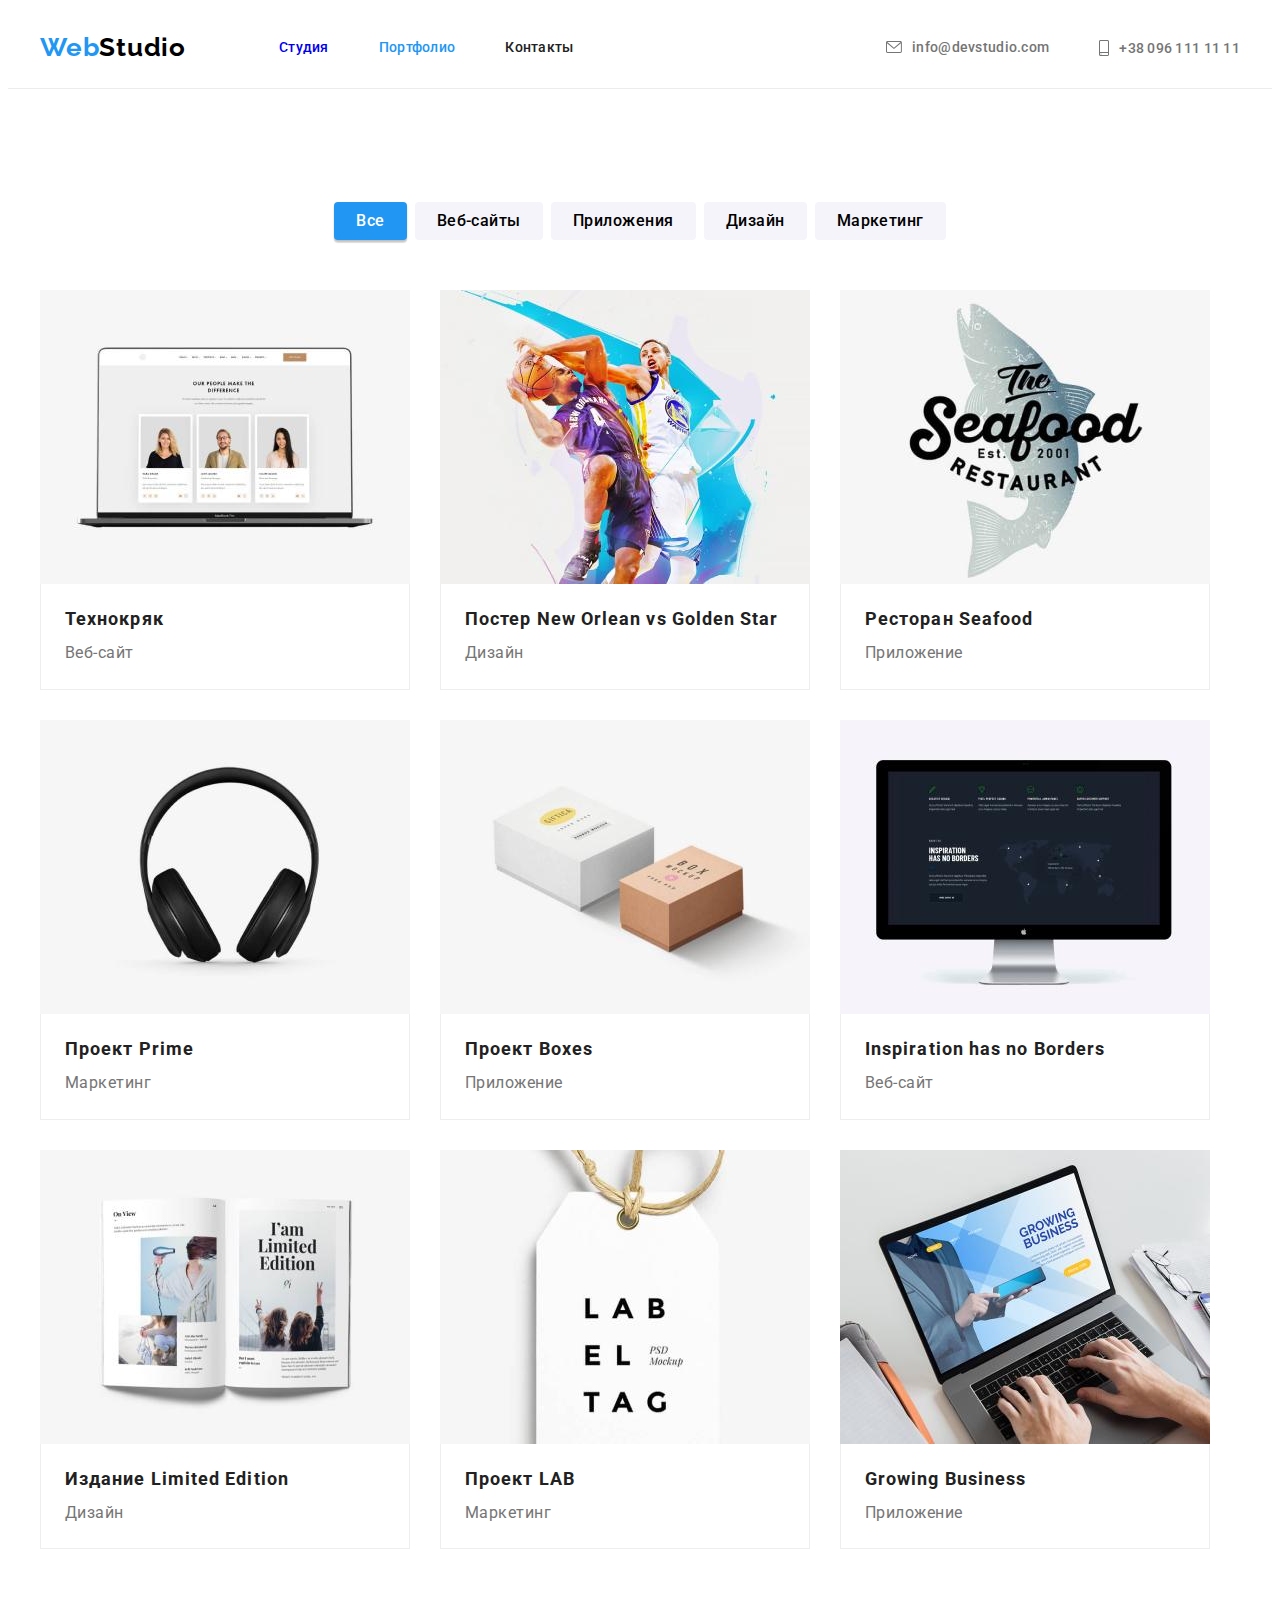
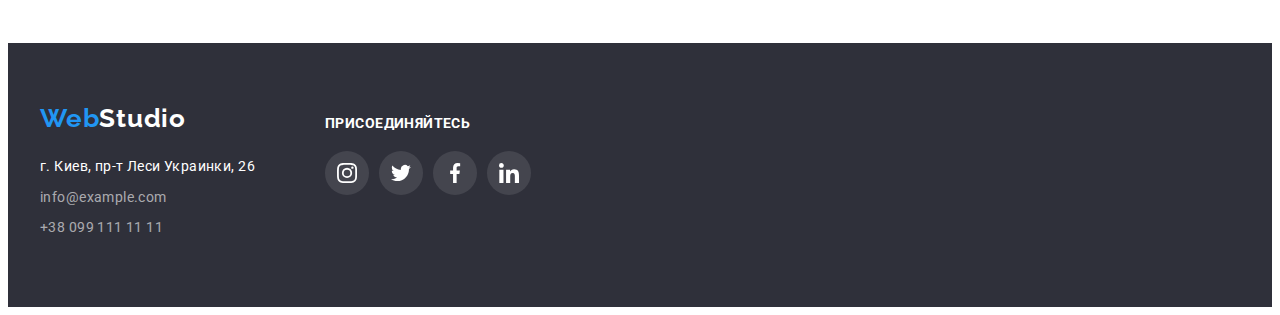
==== portfolio.html @ e1778ab8 "init" ====
<!DOCTYPE html>
<html lang="ru">
<head>
    <meta charset="UTF-8">
    <meta http-equiv="X-UA-Compatible" content="IE=edge">
    <meta name="viewport" content="width=device-width, initial-scale=1.0">
    <link rel="stylesheet" href="https://cdnjs.cloudflare.com/ajax/libs/modern-normalize/1.1.0/modern-normalize.min.css"
        integrity="sha512-wpPYUAdjBVSE4KJnH1VR1HeZfpl1ub8YT/NKx4PuQ5NmX2tKuGu6U/JRp5y+Y8XG2tV+wKQpNHVUX03MfMFn9Q=="
        crossorigin="anonymous" referrerpolicy="no-referrer">
    <link rel="preconnect" href="https://fonts.googleapis.com">
    <link rel="preconnect" href="https://fonts.gstatic.com" crossorigin>
    <link
        href="https://fonts.googleapis.com/css2?family=Raleway:wght@700&family=Roboto:wght@400;500;700;900&display=swap"
        rel="stylesheet">
    <link rel="stylesheet" href="./css/styles.css">
    <title>Portfolio</title>
</head>
<body>
    <header class="header">
        <div class="container">
          <nav class="main-navi">
            <a href="./index.html" class="web-header" lang="en"
              >Web<span class="studio-black">Studio</span></a
            >
            <ul class="navi-list">
              <li class="navigation">
                <a class="item-nav" href="./index.html">Студия</a>
              </li>
              <li class="navigation">
                <a class="item-nav current" href="./portfolio.html">Портфолио</a>
              </li>
              <li class="navigation"><a class="item-nav" href="">Контакты</a></li>
            </ul>
          </nav>
          <ul class="navi-bar">
            <li class="contact">
              <a class="link-contact" href="mailto:info@devstudio.com">
                <svg class="icon-latter" width="16" height="12">
                  <use href="./images/sprite.svg#icon-letter"></use>
                </svg>
                info@devstudio.com</a>
            </li>
            <li class="contact">
              <a class="link-contact" href="tel:+380961111111">
                <svg class="icon-smartphone" width="10px" height="16px">
                  <use href="./images/sprite.svg#icon-smartphone"></use>
                </svg>
                +38 096 111 11 11</a>
            </li>
          </ul>
        </div>
      </header>
<main>
    <section class="projects">
        <h1 class="visually-hidden"></h1>
        <div class="container">
        <ul class="project-buttons">
            <li class="button"><button class="filter-button-all" type="button">Все</button></li>
            <li class="button"><button class="filter-button" type="button">Веб-сайты</button></li>
            <li class="button"><button class="filter-button" type="button">Приложения</button></li>
            <li class="button"><button class="filter-button" type="button">Дизайн</button></li>
            <li class="button"><button class="filter-button" type="button">Маркетинг</button></li>
        </ul>
        <ul class="project-list">
            <li class="project-all">
                <a href="">
                    <img src="./images/notebook.jpg"
                    width="370" 
                    alt="Технокряк">
                    <div class="container-item">
                    <h3 class="project-name">Технокряк</h3>
                    <p class="project-type">Веб-сайт</p>
                    </div>
                </a>
            </li>
            <li class="project-all">
                <a href="">
                    <img src="./images/bascet.jpg"
                    width="370"
                    alt="Постер New Orlean vs Golden Star">
                    <div class="container-item">
                    <h3 class="project-name">Постер New Orlean vs Golden Star</h3>
                    <p class="project-type">Дизайн</p>
                   </div>
                </a>
            </li>
            <li class="project-all">
                <a href="">
                    <img src="./images/seafood.jpg"
                    width="370"
                    alt="Ресторан Seafood">
                    <div class="container-item">
                    <h3 class="project-name">Ресторан Seafood</h3>
                    <p class="project-type">Приложение</p>
                    </div>
                </a>
            </li>
            <li class="project-all">
                <a href="">
                    <img src="./images/headphones.jpg"
                    width="370"
                    alt="Проект Prime">
                    <div class="container-item">
                    <h3 class="project-name">Проект Prime</h3>
                    <p class="project-type">Маркетинг</p>
                    </div>
                </a>
            </li>
            <li class="project-all">
                <a href="">
                    <img src="./images/boxes.jpg"
                    width="370"
                    alt="Проект Boxes">
                    <div class="container-item">
                    <h3 class="project-name">Проект Boxes</h3>
                    <p class="project-type">Приложение</p>
                    </div>
                </a>
            </li>
            <li class="project-all">
                <a href="">
                    <img src="./images/monitor.jpg"
                    width="370"
                    alt="Inspiration has no Borders">
                    <div class="container-item">
                    <h3 class="project-name">Inspiration has no Borders</h3>
                    <p class="project-type">Веб-сайт</p>
                     </div>             
                </a>
            </li>
            <li class="project-all">
                <a href="">
                    <img src="./images/book.jpg"
                    width="370"
                    alt="Издание Limited Edition">
                    <div class="container-item">
                    <h3 class="project-name">Издание Limited Edition</h3>
                    <p class="project-type">Дизайн</p>
                    </div>
                </a>
            </li>
            <li class="project-all">
                <a href="">
                    <img src="./images/lab.jpg"
                    width="370"
                    alt="Проект LAB">
                    <div class="container-item">
                    <h3 class="project-name">Проект LAB</h3>
                    <p class="project-type">Маркетинг</p>
                    </div>
                </a>
            </li>
            <li class="project-all">
                <a href="">
                    <img src="./images/business.jpg"
                    width="370"
                    alt="Growing Business">
                    <div class="container-item">
                    <h3 class="project-name">Growing Business</h3>
                    <p class="project-type">Приложение</p>
                    </div>
                </a>
            </li>
        </ul>
    </div>
    </section>
</main>
<footer class="footer">
    <div class="container">
      <div class="container-div">
        <a href="./index.html" class="web-footer" lang="en">Web<span class="studio-white">Studio</span></a>
        <address>
          <ul class="footer-navi">
            <li class="adress-contact">г. Киев, пр-т Леси Украинки, 26
            </li>
            <li class="footer-contact">
              <a href="mailto:info@example.com">info@example.com</a>
            </li>
            <li class="footer-contact">
              <a href="tel:+380991111111">+38 099 111 11 11</a>
            </li>
          </ul>
        </address>
      </div>
      <div class="footer-subscription">
        <h2 class="footer-headline">Присоединяйтесь</h2>
        <ul class="footer-social-networks">
          <li class="social-icons">
            <a href="" class="footer-social-icons-link">
              <svg class="footer-social-icons-svg" width="20" height="20">
                <use href="./images/sprite.svg#icon-instagram"></use>
              </svg>
            </a>
          </li>

          <li class="social-icons">
            <a href="" class="footer-social-icons-link">
              <svg class="footer-social-icons-svg" width="20" height="20">
                <use href="./images/sprite.svg#icon-twitter"></use>
              </svg>
            </a>
          </li>

          <li class="social-icons">
            <a href="" class="footer-social-icons-link">
              <svg class="footer-social-icons-svg" width="20" height="20">
                <use href="./images/sprite.svg#icon-facebook"></use>
              </svg>
            </a>
          </li>

          <li class="social-icons">
            <a href="" class="footer-social-icons-link">
              <svg class="footer-social-icons-svg" width="20" height="20">
                <use href="./images/sprite.svg#icon-linkedin"></use>
              </svg>
            </a>
          </li>
        </ul>
      </div>
    </div>
  </footer>
</body>
</html>
---- css/styles.css ----
:root {
  --main-color: #212121;
  --secodary-color: #757575;
  --hover-color: #2196f3;
  --background-color: #ffffff;
}

body {
  font-family: Roboto, sans-serif;
  font-weight: 400;
  font-size: 14px;
  line-height: 1.5;
  background-color: var(--background-color);
  color: var(--secodary-color);
}

body a:visited {
  color: var(--main-color);
}

body a {
  text-decoration: none;
}

body button:hover,
body button:focus,
body button:active {
  background-color: var(--hover-color);
  color: var(--background-color);
  box-shadow: 0px 3px 1px rgba(0, 0, 0, 0.1), 
  0px 1px 2px rgba(0, 0, 0, 0.08),
  0px 2px 2px rgba(0, 0, 0, 0.12);
}

.header {
  border-bottom: 1px solid #ececec;
}

.navi-list a:hover,
.navi-list a:focus {
  color: var(--hover-color);
}

.main-navi .web-header {
  font-family: Raleway;
  font-weight: 700;
  font-size: 26px;
  line-height: 1.2;
  letter-spacing: 0.03em;
  color: var(--hover-color);

  padding-top: 24px;
  padding-bottom: 25px;

  margin: 0;
}

.footer .web-footer {
  font-family: Raleway;
  font-weight: 700;
  font-size: 26px;
  line-height: 1.2;
  letter-spacing: 0.03em;
  color: var(--hover-color);
}

.studio-black {
  font-family: Raleway;
  font-weight: 700;
  font-size: 26px;
  line-height: 1.2;
  letter-spacing: 0.03em;
  color: #000000;
}

.navi-bar a:hover,
.navi-bar a:focus {
  color: var(--hover-color);
}

.header .container {
  display: flex;
  align-items: center;
  width: 1200px;
  padding-left: 15px;
  padding-right: 15px;
  margin: 0 auto;
}

.main-navi {
  display: flex;
  align-items: center;
}

.navi-list {
  display: flex;
  font-size: 14px;
  line-height: 1.1;
  letter-spacing: 0.02em;
  font-weight: 500;
  color: var(--main-color);
  list-style: none;

  margin-left: 93px;
  padding-left: 0;
  margin-top: 0;
  margin-bottom: 0;
  padding-top: 32px;
  padding-bottom: 32px;

  align-items: center;
}

.navi-list.item-nav {
  display: block;
  padding-top: 32px;
  padding-bottom: 32px;
}

.navi-list .navigation:not(:last-child) {
  margin-right: 50px;
}

.item-nav.current {
  color: var(--hover-color);
}

.navi-bar a {
  text-decoration: none;
  font-family: Roboto;
  font-weight: 500;
  line-height: 1;
  letter-spacing: 0.02em;
  text-align: left;
  font-size: 14px;
  color: var(--secodary-color);
}

.navi-bar {
  display: flex;
  margin-left: auto;
  margin-top: 0;
  margin-bottom: 0;
  padding-left: 0;
  padding-top: 32px;
  padding-bottom: 32px;

  list-style: none;
}

.navi-bar .contact:not(:last-child) {
  margin-right: 50px;
}

.link-contact {
  display: flex;
  align-items: center;
}

.link-phone {
  display: flex;
  align-items: center;
}

.icon-latter {
  fill: currentColor;
  margin-right: 10px;
}

.icon-smartphone {
  fill: currentColor;
  margin-right: 10px;
}

.link-contact .icon-latter:hover,
.link-contact .icon-latter:focus {
  color: var(--hover-color);
}

.hero {
  background-color: #2f303a;

  padding-top: 200px;
  padding-bottom: 200px;
}

.hero .hero-name {
  font-family: Roboto;
  font-size: 44px;
  font-style: normal;
  line-height: 1.4;
  letter-spacing: 0.06em;
  text-align: center;
  font-weight: 900;
  text-transform: uppercase;
  color: #ffffff;

  margin: 0;
  margin-bottom: 30px;
}

.hero .hero-orderbutton {
  font-family: Roboto;
  font-weight: 700;
  font-style: normal;
  font-size: 16px;
  line-height: 1.6;
  background-color: var(--hover-color);
  color: #ffffff;

  border-radius: 4px;
  border-width: 2px;
  border-style: hidden;

  padding-left: 32px;
  padding-right: 32px;
  padding-top: 10px;
  padding-bottom: 10px;

  display: block;
  margin-left: auto;
  margin-right: auto;
  cursor: pointer;
}

/* скрытие заголовка
.visually-hidden {
  position: absolute;
  clip: rect(0 0 0 0);
  width: 1px;
  height: 1px;
  margin: 1px;
} */

.overlay {
  height: 600px;
  max-width: 1600px;
  margin-left: auto;
  margin-right: auto;

  background-image: linear-gradient(
      to right,
      rgba(47, 48, 58, 0.4),
      rgba(47, 48, 58, 0.4)
    ),
    url(../images/hero.jpg);
  background-size: cover;
  background-repeat: no-repeat;
  background-position: center;
}

.skills {
  padding-top: 94px;
  padding-bottom: 94px;
}

.skills .container {
  width: 1200px;
  padding-left: 15px;
  padding-right: 15px;
  margin: 0 auto;

  display: flex;
}

.skills-main {
  list-style: none;

  display: flex;

  margin: 0;
  padding: 0;
}

.skills-item {
  margin-right: 30px;
  width: 270px;
}

.skills-item:last-child {
  margin-right: 0;
}

.icon-pic {
  display: flex;
  flex-wrap: wrap;
  justify-content: center;
  align-items: center;
  width: 270px;
  height: 120px;
  background-color: #f5f4fa;
  border-radius: 4px;
  margin-bottom: 30px;
}

.skills-list {
  font-weight: 700;
  font-size: 14px;
  line-height: 1;
  text-transform: uppercase;
  color: var(--main-color);

  margin-top: 0;
  margin-bottom: 10px;
}

.skills-content {
  font-family: Roboto;
  font-size: 14px;
  font-style: normal;
  font-weight: 400;
  line-height: 24px;
  letter-spacing: 0.03em;
  text-align: left;

  margin: 0;
}

.works {
  padding-bottom: 94px;
}

.works .container {
  width: 1200px;
  padding-left: 15px;
  padding-right: 15px;
  margin: 0 auto;

  display: flex;
}

.works-list {
  list-style: none;
  display: flex;
  margin: 0;
  padding: 0;
}

.works-list .works-item {
  margin-left: 0;
  margin-right: 30px;
}

.works-item img {
  display: block;
  max-width: 100%;
  height: auto;
}

.works-item:last-child {
  margin-right: 0;
}

.works .our-works,
.team .our-team {
  font-size: 36px;
  font-weight: 700;
  line-height: 1.17;
  letter-spacing: 0.03em;
  text-align: center;
  color: var(--main-color);

  margin-top: 0;
  margin-bottom: 50px;
}

.team {
  background-color: #f5f4fa;

  padding-top: 94px;
  padding-bottom: 94px;
}

.team .container {
  width: 1200px;
  padding-left: 15px;
  padding-right: 15px;
  margin: 0 auto;

  display: flex;
}

.team-list {
  list-style: none;

  display: flex;
  padding: 0;
  margin: 0;
}

.team-list .team-item {
  margin-right: 30px;
  margin-left: 0;
  padding: 0;

  background-color: var(--background-color);
  box-shadow: 0px 1px 3px rgba(0, 0, 0, 0.12), 0px 1px 1px 
  rgba(0, 0, 0, 0.14), 0px 2px 1px
  rgba(0, 0, 0, 0.2)
}

.team-item:last-child {
  margin-right: 0;
}

.team-item .bio {
  padding-top: 30px;
  padding-bottom: 30px;
  padding-right: 32px;
  padding-left: 32px;
  align-items: center;
  text-align: center;
}

.team .bio-name {
  font-family: Roboto;
  font-weight: 500;
  font-size: 16px;
  line-height: 1.2;
  color: var(--main-color);

  margin-top: 0;
  margin-bottom: 10px;
}

.team .bio-post {
  font-family: Roboto;
  line-height: 1.2;
  letter-spacing: 0.03em;
  font-size: 16px;

  margin: 0;
}

/* social links НАША КОМАНДА */

.social-networks {
  list-style: none;
  display: flex;
  justify-content: center;
  align-items: center;

  padding: 0;
}

.social-icons:not(:last-child) {
  margin-right: 10px;
}

.social-icons-link {
  display: flex;
  justify-content: center;
  align-items: center;
  width: 44px;
  height: 44px;
  border-radius: 50%;
}

.social-icons-link {
  background-color: var(--background-color);
}

.social-icons-svg {
  fill: #afb1b8;
}

.social-icons-link:hover,
.social-icons-link:focus {
  background-color: var(--hover-color);
}

.social-icons-link:hover .social-icons-svg,
.social-icons-link:focus .social-icons-svg{
  fill: var(--background-color);
}


.projects {
  padding-top: 94px;
  padding-bottom: 94px;
}

.projects .container {
  width: 1200px;
  padding-left: 15px;
  padding-right: 15px;
  margin: 0 auto;
}

.project-buttons .button {
  margin-right: 8px;
}

.project-buttons .button:last-child {
  margin-right: 0;
}

.filter-button,
.filter-button-all {
  font-family: Roboto;
  font-size: 16px;
  font-style: normal;
  font-weight: 500;
  line-height: 1.6;
  letter-spacing: 0.03em;
  text-align: center;

  padding-top: 6px;
  padding-bottom: 6px;
  padding-left: 22px;
  padding-right: 22px;

  border-radius: 4px;
  border-width: 2px;
  border-style: hidden;
  border-color: #f5f4fa;
  background-color: rgba(245, 244, 250, 1);
  cursor: pointer;
}

.project-name {
  font-family: Roboto;
  font-weight: 700;
  font-size: 18px;
  line-height: 1.7;
  letter-spacing: 0.06em;
  color: var(--main-color);

  margin: 0;
  margin-bottom: 4px;
  padding: 0;
}

.project-type {
  font-size: 16px;
  font-style: normal;
  font-weight: 400;
  line-height: 1.9;
  letter-spacing: 0.03em;
  text-align: left;
  font-family: Roboto;
  color: var(--secodary-color);

  margin: 0;
  padding: 0;
}

.projects .project-buttons {
  list-style: none;
  font-weight: 500;
  font-size: 16px;
  line-height: 1.63;
  letter-spacing: 00.03em;
  color: var(--background-color);

  display: flex;
  justify-content: center;
  align-items: center;
  padding: 0;
  margin: 0;
  margin-bottom: 50px;
}

.project-buttons .filter-button-all {
  color: var(--background-color);
  background-color: var(--hover-color);
  box-shadow: 0px 3px 1px rgba(0, 0, 0, 0.1),
   0px 1px 2px rgba(0, 0, 0, 0.08), 
   0px 2px 2px rgba(0, 0, 0, 0.12);
}



.project-list {
  list-style: none;

  display: flex;
  flex-wrap: wrap;

  margin: 0;
  padding: 0;
}

.project-list .project-all {
  background-color: var(--background-color);

  margin-right: 30px;
  margin-bottom: 30px;

  width: 370px;

  /* border: 1px solid #eeeeee; */
}

.project-all img {
  display: block;
  }

.project-all:nth-child(3n + 3) {
  margin-right: 0;
}

.project-all:nth-last-child(-n + 3) {
  margin-bottom: 0;
}

.project-all .container-item {
  padding-left: 24px;
  padding-right: 24px;
  padding-top: 20px;
  padding-bottom: 20px;
  border-left: 1px solid #eeeeee;
  border-right: 1px solid #eeeeee;
  border-bottom: 1px solid #eeeeee;
}

.project-all:hover,
.project-all:focus {
  box-shadow: 0px 1px 1px rgba(0, 0, 0, 0.12), 0px 4px 4px 
 rgba(0, 0, 0, 0.06), 1px 4px 6px rgba(0, 0, 0, 0.16)
 }

/* NEW SECTION WITH LOGO */

.constant-customers .container {
  width: 1200px;
  padding-left: 15px;
  padding-right: 15px;
  margin: 0 auto;
  }

.constant-customers {
  padding-bottom: 94px;
  padding-top: 94px;
}

.constant-customers .title {
font-family: Roboto;
font-size: 36px;
font-style: normal;
font-weight: 700;
line-height: 42px;
letter-spacing: 0.03em;
text-align: center;
color: #212121;
}

/* не устанавливается нижний маржин от h2 до иконок */
.constant-customers .title {
  margin: 0;
  margin-bottom: 50px;
}
.customers-logo {
  display: flex;
  align-items: center;
  justify-content: center;
  border: 1px solid #afb1b8;
  width: 170px;
  height: 92px;
  border-radius: 4px;
  overflow: hidden;
  fill: #AFB1B8;;
}

.customers-list {
  list-style: none;
  display: flex;
  justify-content: center;
  align-items: center;
  flex-wrap: wrap;
  padding: 0;
  margin: 0;
}

.customers-list .item:not(:last-child) {
  margin-right: 30px;
}

/* отступ иконок друг от друга 2й способ
.customers-list .item + .item {
  margin-left: 30px; */

.customers-logo:hover,
.customers-logo:focus {
 border: 1px solid var(--hover-color);
}

.customers-logo:hover .customers-icon,
.customers-logo:focus .customers-icon{
  fill: var(--hover-color);
  }


/* FOOTER */

.footer {
  background-color: #2f303a;

  padding-top: 60px;
  padding-bottom: 60px;
}

.footer .container {
  width: 1200px;
  padding-left: 15px;
  padding-right: 15px;
  margin: 0 auto;

  display: flex;
  align-items: center;
}

.web-footer {
  font-family: Raleway;
  font-weight: 700;
  font-size: 26px;
  line-height: 1.2;
  letter-spacing: 0.03em;
  color: var(--hover-color);
  margin-bottom: 20px;
}

.footer-contact .address {
  font-style: normal;
  font-family: Roboto;
  line-height: 1.5;
  text-align: left;
  letter-spacing: 0.03em;
  font-size: 14px;
  color: #ffffff;

  margin: 0;
}

.footer-navi a {
  font-family: Roboto;
  font-size: 14px;
  line-height: 1.5;
  letter-spacing: 0.03em;
  text-align: left;
  text-decoration: none;
  color: rgba(255, 255, 255, 0.6);
}

.footer-navi {
  list-style: none;
  font-style: normal;

  margin: 0;
  padding: 0;
}

.footer-navi .adress-contact {
  font-family: Roboto;
  font-size: 14px;
  font-style: normal;
  font-weight: 400;
  line-height: 1.7;
  letter-spacing: 0.03em;
  text-align: left;
  color: var(--background-color);

  margin-top: 20px;
  margin-bottom: 9px;
}

.footer-navi .footer-contact {
    margin-bottom: 9px;
  }

.footer-navi a:hover,
.footer-navi a:focus {
  color: var(--hover-color);
}

.studio-white {
  font-family: Raleway;
  font-weight: 700;
  font-size: 26px;
  line-height: 1.2;
  letter-spacing: 0.03em;
  color: #ffffff;
}

.container-div {
  margin-right: 70px;
}

.footer-subscription {
  /* display: block; */
  /* width: auto;
  height: auto;
  margin-left: 70px; */
  width: auto;
  padding-bottom: 40px;
  margin-left: 0px;
  margin-right: 93px;
  display: block;
  justify-content: center;
}

 .footer-headline {
  font-family: Roboto;
  font-style: normal;
  font-weight: bold;
  font-size: 14px;
  line-height: 16px;
  letter-spacing: 0.03em;
  text-transform: uppercase;
  color: #FFFFFF;

  margin: 0;
  margin-bottom: 20px;
}

.footer-social-networks {
  list-style: none;
  display: flex;
  justify-content: center;
  align-items: center;

  margin: 0;
  padding: 0;
}

.footer-social-icons-link {
  display: flex;
  justify-content: center;
  align-items: center;
  width: 44px;
  height: 44px;
  border-radius: 50%;
}

.footer-social-icons-link {
  background: rgba(255, 255, 255, 0.1)
}

.footer-social-icons-svg {
  fill: var(--background-color);
}

.footer-social-icons-link:hover,
.footer-social-icons-link:focus {
  background: var(--hover-color);
}
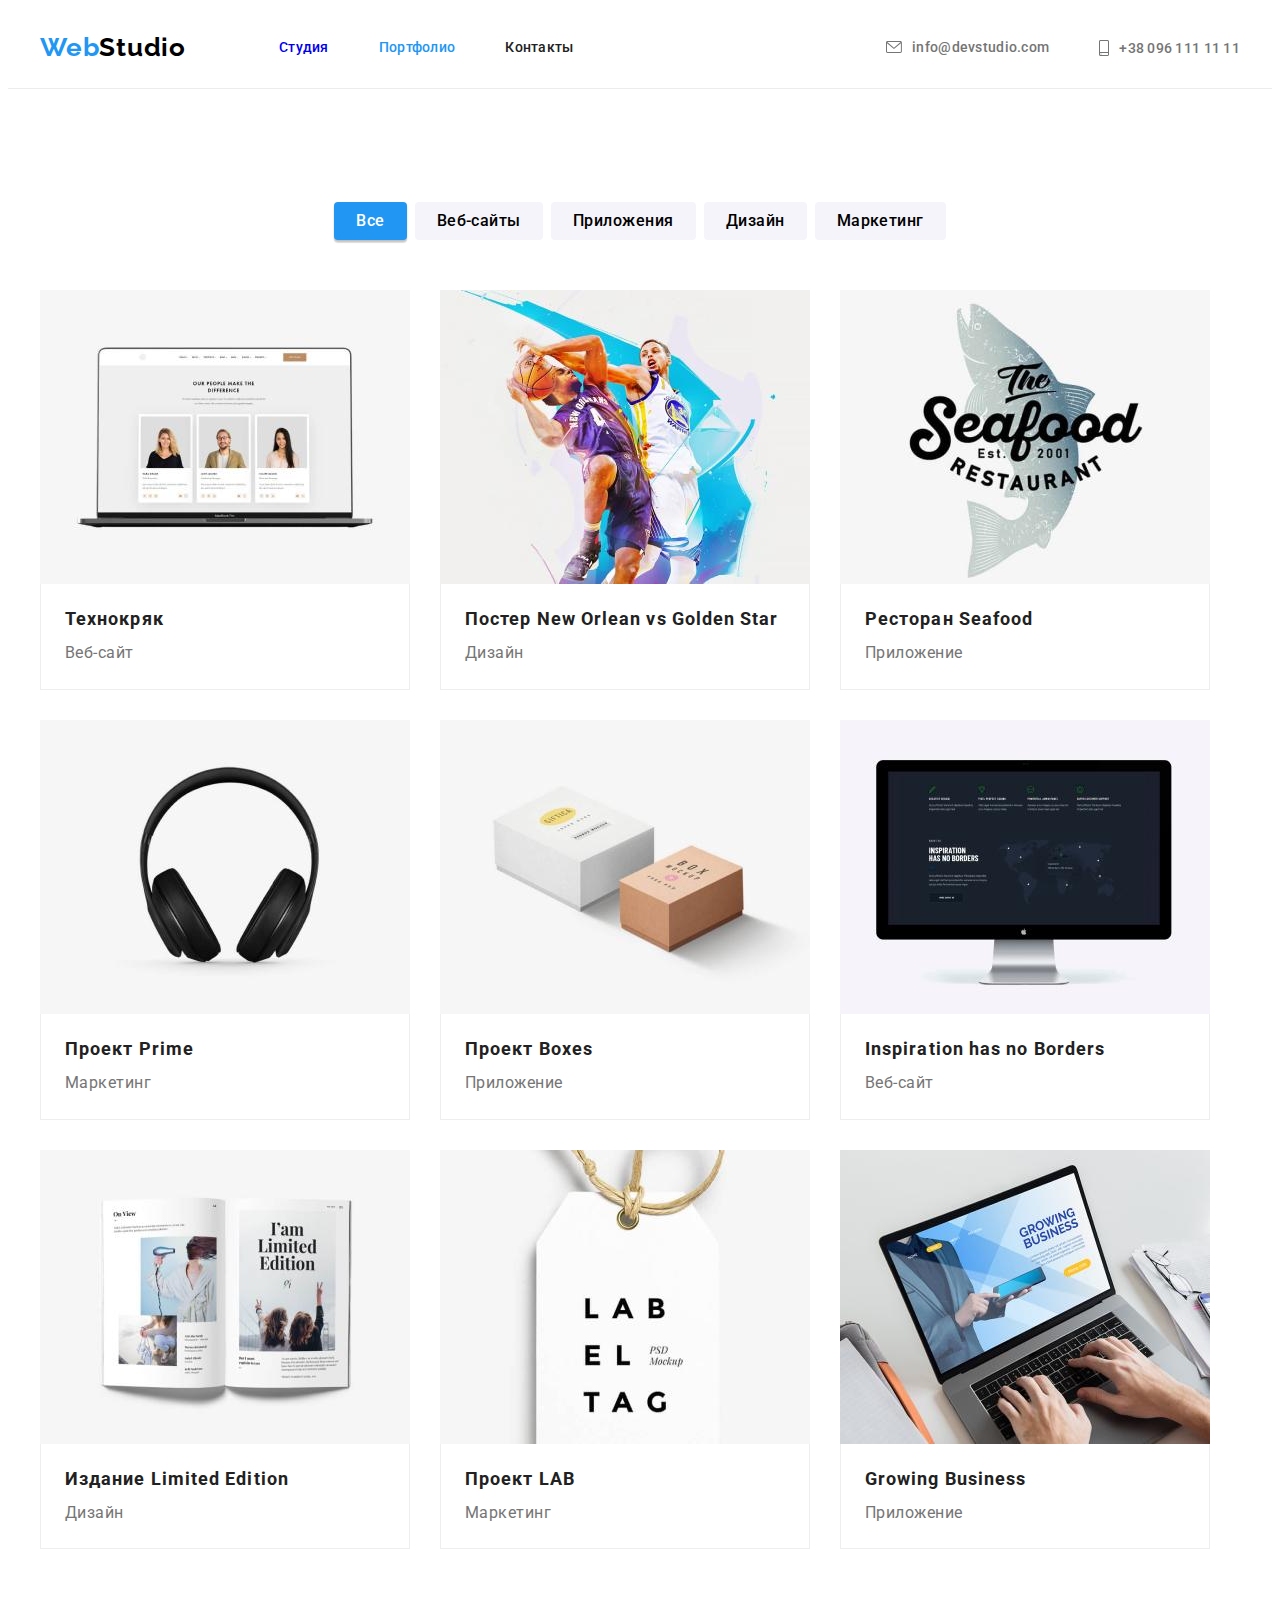
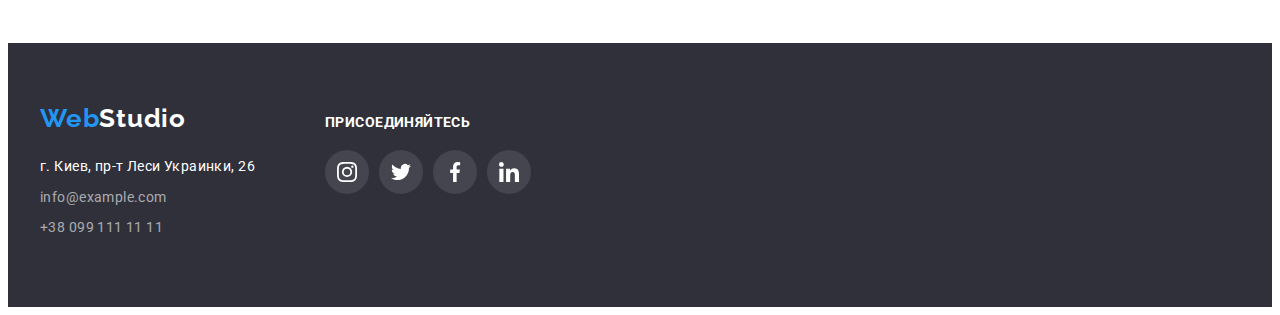
==== commit 5a25a0c8: "update" ====
--- a/portfolio.html
+++ b/portfolio.html
@@ -52,8 +52,8 @@
       </header>
 <main>
     <section class="projects">
+      <div class="container">
         <h1 class="visually-hidden"></h1>
-        <div class="container">
         <ul class="project-buttons">
             <li class="button"><button class="filter-button-all" type="button">Все</button></li>
             <li class="button"><button class="filter-button" type="button">Веб-сайты</button></li>
--- a/css/styles.css
+++ b/css/styles.css
@@ -105,13 +105,11 @@
   padding-left: 0;
   margin-top: 0;
   margin-bottom: 0;
-  padding-top: 32px;
-  padding-bottom: 32px;
-
-  align-items: center;
-}
-
-.navi-list.item-nav {
+ 
+  align-items: center;
+}
+
+.navi-list .item-nav {
   display: block;
   padding-top: 32px;
   padding-bottom: 32px;
@@ -142,19 +140,20 @@
   margin-top: 0;
   margin-bottom: 0;
   padding-left: 0;
+
+  list-style: none;
+}
+
+.navi-bar .contact:not(:last-child) {
+  margin-right: 50px;
+}
+
+.link-contact {
+  display: flex;
+  align-items: center;
+
   padding-top: 32px;
   padding-bottom: 32px;
-
-  list-style: none;
-}
-
-.navi-bar .contact:not(:last-child) {
-  margin-right: 50px;
-}
-
-.link-contact {
-  display: flex;
-  align-items: center;
 }
 
 .link-phone {
@@ -239,10 +238,8 @@
   margin-right: auto;
 
   background-image: linear-gradient(
-      to right,
-      rgba(47, 48, 58, 0.4),
-      rgba(47, 48, 58, 0.4)
-    ),
+  to right, rgba(47, 48, 58, 0.4),
+  rgba(47, 48, 58, 0.4)),
     url(../images/hero.jpg);
   background-size: cover;
   background-repeat: no-repeat;
@@ -430,6 +427,7 @@
   font-size: 16px;
 
   margin: 0;
+  margin-bottom: 16px;
 }
 
 /* social links НАША КОМАНДА */
@@ -473,7 +471,6 @@
 .social-icons-link:focus .social-icons-svg{
   fill: var(--background-color);
 }
-
 
 .projects {
   padding-top: 94px;
@@ -569,8 +566,6 @@
    0px 2px 2px rgba(0, 0, 0, 0.12);
 }
 
-
-
 .project-list {
   list-style: none;
 
@@ -594,7 +589,26 @@
 
 .project-all img {
   display: block;
-  }
+}
+
+/* li не может быть активной для focus */
+/* .project-all:hover,
+.project-all:focus {
+  box-shadow: 0px 1px 1px rgba(0, 0, 0, 0.12), 0px 4px 4px 
+ rgba(0, 0, 0, 0.06), 1px 4px 6px rgba(0, 0, 0, 0.16)
+} */
+
+.project-all a {
+  display: block;
+  text-decoration: none;
+  color: inherit;
+}
+
+.project-all a:hover,
+.project-all a:focus {
+  box-shadow: 0px 1px 1px rgba(0, 0, 0, 0.12), 0px 4px 4px 
+ rgba(0, 0, 0, 0.06), 1px 4px 6px rgba(0, 0, 0, 0.16)
+}
 
 .project-all:nth-child(3n + 3) {
   margin-right: 0;
@@ -614,12 +628,6 @@
   border-bottom: 1px solid #eeeeee;
 }
 
-.project-all:hover,
-.project-all:focus {
-  box-shadow: 0px 1px 1px rgba(0, 0, 0, 0.12), 0px 4px 4px 
- rgba(0, 0, 0, 0.06), 1px 4px 6px rgba(0, 0, 0, 0.16)
- }
-
 /* NEW SECTION WITH LOGO */
 
 .constant-customers .container {
@@ -627,7 +635,7 @@
   padding-left: 15px;
   padding-right: 15px;
   margin: 0 auto;
-  }
+}
 
 .constant-customers {
   padding-bottom: 94px;
@@ -707,7 +715,7 @@
   margin: 0 auto;
 
   display: flex;
-  align-items: center;
+  align-items: baseline;
 }
 
 .web-footer {
@@ -720,7 +728,7 @@
   margin-bottom: 20px;
 }
 
-.footer-contact .address {
+/* .footer-contact .address {
   font-style: normal;
   font-family: Roboto;
   line-height: 1.5;
@@ -730,7 +738,7 @@
   color: #ffffff;
 
   margin: 0;
-}
+} */
 
 .footer-navi a {
   font-family: Roboto;
@@ -747,6 +755,7 @@
   font-style: normal;
 
   margin: 0;
+  margin-top: 20px;
   padding: 0;
 }
 
@@ -760,7 +769,6 @@
   text-align: left;
   color: var(--background-color);
 
-  margin-top: 20px;
   margin-bottom: 9px;
 }
 
@@ -792,11 +800,11 @@
   height: auto;
   margin-left: 70px; */
   width: auto;
-  padding-bottom: 40px;
   margin-left: 0px;
   margin-right: 93px;
   display: block;
   justify-content: center;
+  align-content: flex-start;
 }
 
  .footer-headline {
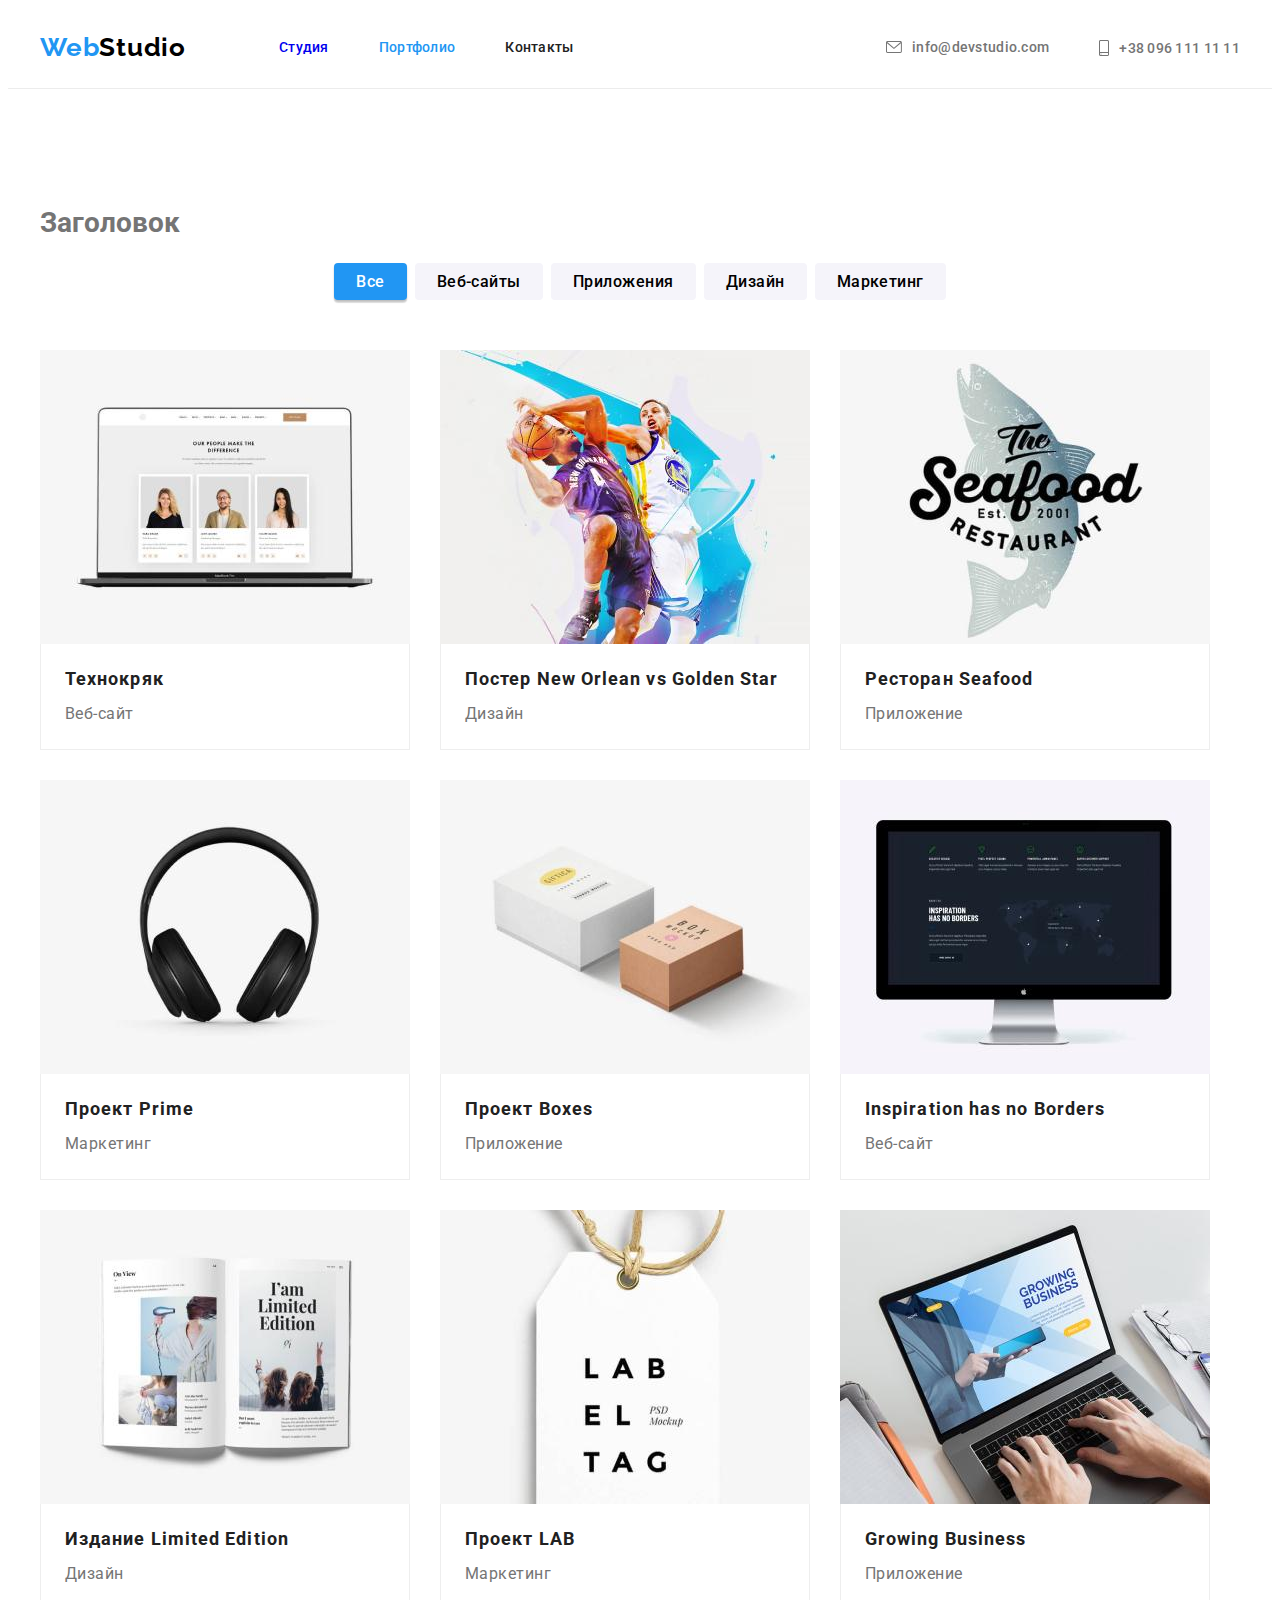
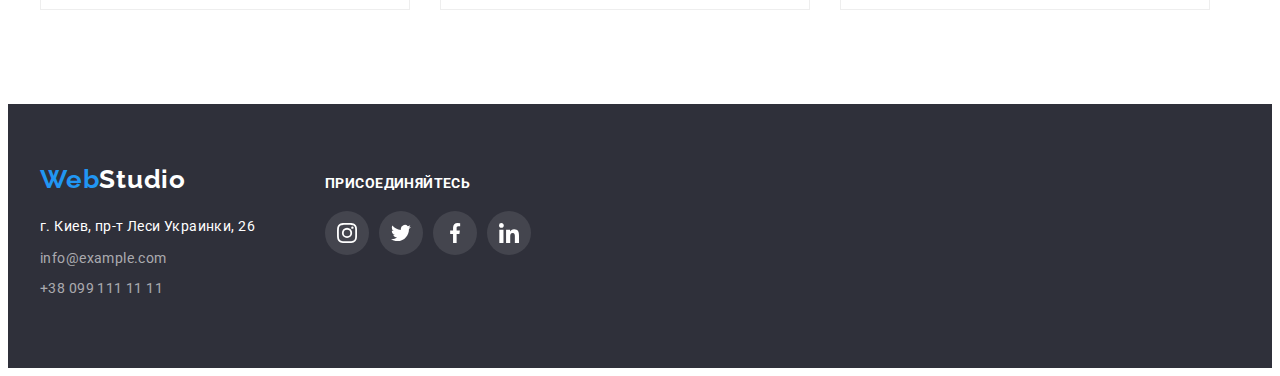
==== commit 92526feb: "updated" ====
--- a/portfolio.html
+++ b/portfolio.html
@@ -53,7 +53,7 @@
 <main>
     <section class="projects">
       <div class="container">
-        <h1 class="visually-hidden"></h1>
+        <h1 class="visually-hidden">Заголовок</h1>
         <ul class="project-buttons">
             <li class="button"><button class="filter-button-all" type="button">Все</button></li>
             <li class="button"><button class="filter-button" type="button">Веб-сайты</button></li>
@@ -183,7 +183,7 @@
         </address>
       </div>
       <div class="footer-subscription">
-        <h2 class="footer-headline">Присоединяйтесь</h2>
+        <p class="footer-headline">Присоединяйтесь</p>
         <ul class="footer-social-networks">
           <li class="social-icons">
             <a href="" class="footer-social-icons-link">
